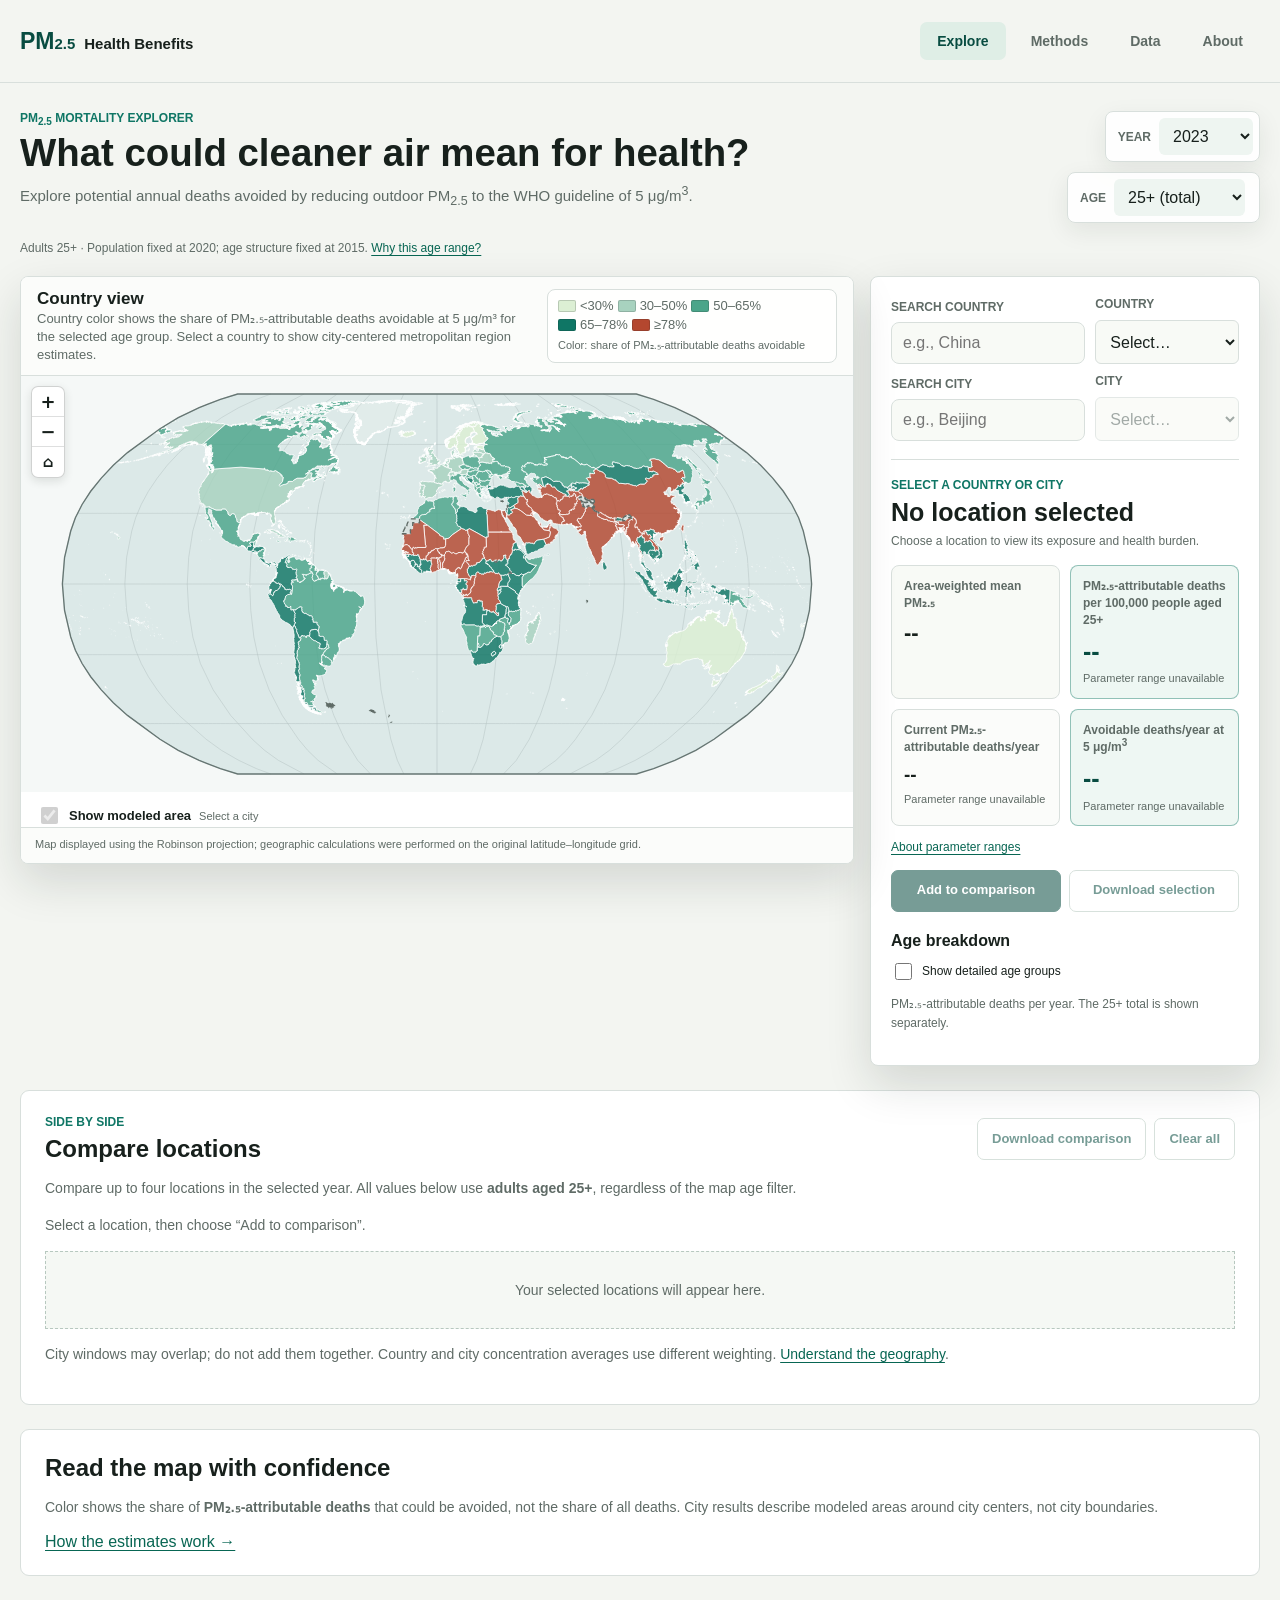
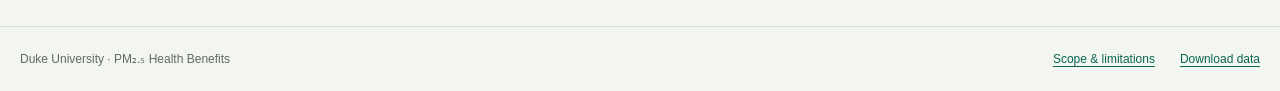
==== index.html @ fd4dfd5a "v1.0.0 对修改建议做出初步修改" ====
<!doctype html>
<html lang="en">
  <head>
    <meta charset="utf-8" />
    <meta name="viewport" content="width=device-width, initial-scale=1" />
    <title>PM₂.₅ Mortality and Avoidable Burden at the WHO Guideline</title>
    <link rel="icon" href="data:," />
    <link rel="stylesheet" href="./styles.css" /><link rel="stylesheet" href="./site.css" /><script src="./site.js" defer></script>
  </head>
  <body><a class="skip-link" href="#main">Skip to content</a><header class="site-header"><a class="brand" href="./index.html">PM<sub>2.5</sub><span>Health Benefits</span></a><button class="nav-toggle" type="button" aria-controls="siteNav" aria-expanded="false">Menu</button><nav id="siteNav" aria-label="Main navigation"><a href="./index.html" aria-current="page">Explore</a><a href="./methods.html" >Methods</a><a href="./data.html" >Data</a><a href="./about.html" >About</a></nav></header>
    <main class="app" id="main">
      <header class="topbar">
        <div>
          <p class="eyebrow">PM<sub>2.5</sub> mortality explorer</p>
          <h1>What could cleaner air mean for health?</h1>
          <p class="title-subtitle">Explore potential annual deaths avoided by reducing outdoor PM<sub>2.5</sub> to the WHO guideline of 5 μg/m<sup>3</sup>.</p>
        </div>
        <div class="top-actions">
          <label class="select-control">
            <span>Year</span>
            <select id="yearSelect"></select>
          </label>
          <label class="select-control" id="ageControl">
            <span>Age</span>
            <select id="ageSelect"></select>
            <small id="ageContext" class="control-note"></small>
          </label>
        </div>
      </header>

      <p class="scope-note">Adults 25+ · Population fixed at 2020; age structure fixed at 2015. <a href="./methods.html#ages">Why this age range?</a></p><section class="workspace">
        <div class="map-shell">
          <div class="map-toolbar">
            <div>
              <strong id="modeTitle">Country view</strong>
              <span id="modeSubtitle">Country color shows the selected age group's avoidable share at the WHO 5 μg/m³ guideline. Select a country to show city-centered metropolitan region estimates.</span>
            </div>
            <div class="legend" aria-label="Map legend">
              <div class="legend-row legend-color-row">
                <span class="legend-key"><span class="legend-swatch swatch-1"></span><span>&lt;30%</span></span>
                <span class="legend-key"><span class="legend-swatch swatch-2"></span><span>30–50%</span></span>
                <span class="legend-key"><span class="legend-swatch swatch-3"></span><span>50–65%</span></span>
                <span class="legend-key"><span class="legend-swatch swatch-4"></span><span>65–78%</span></span>
                <span class="legend-key"><span class="legend-swatch swatch-5"></span><span>≥78%</span></span>
              </div>
              <span class="legend-caption">Color: share of PM₂.₅-attributable deaths avoidable</span>
              <div class="legend-row legend-size-row" id="sizeLegend"></div>
              <span id="sizeLegendCaption" class="legend-caption">Circle size: avoidable deaths/year (scaled symbols)</span>
            </div>
          </div>
          <div id="map" aria-label="World PM₂.₅ mortality map" aria-busy="true">
            <div class="map-zoom-controls" aria-label="Map zoom controls">
              <button id="mapZoomIn" type="button" aria-label="Zoom in">+</button>
              <button id="mapZoomOut" type="button" aria-label="Zoom out">−</button>
              <button id="mapReset" type="button" aria-label="Reset world view">⌂</button>
            </div>
            <div id="mapStatus" class="map-status" role="status" aria-live="polite">
              <span class="map-status-spinner" aria-hidden="true"></span>
              <strong id="mapStatusTitle">Loading map and health data…</strong>
              <span id="mapStatusMessage">Large boundary and mortality files may take a moment to load.</span>
              <button id="mapRetry" type="button" hidden>Retry</button>
            </div>
            <div id="mapTooltip" class="map-tooltip" role="tooltip" hidden></div>
          </div>
          <label class="window-toggle"><input type="checkbox" id="showModeledArea" checked disabled> Show modeled area <span id="windowToggleNote">Select a city</span></label><p class="map-projection-note">
            Map displayed using the Robinson projection; geographic calculations were performed on the original latitude–longitude grid.
          </p>
        </div>

        <aside class="panel" aria-live="polite">
          <div class="picker-panel">
            <div class="picker-search-field">
              <label for="countrySearch"><span>Search country</span></label>
              <div class="search-input-wrap">
                <input id="countrySearch" list="countrySearchOptions" placeholder="e.g., China" />
                <button id="clearCountry" class="search-clear" type="button" aria-label="Clear selected country" title="Clear selected country" hidden>×</button>
              </div>
              <datalist id="countrySearchOptions"></datalist>
            </div>
            <label>
              <span>Country</span>
              <select id="countryPicker"></select>
            </label>
            <div class="picker-search-field">
              <label for="citySearch"><span>Search city</span></label>
              <div class="search-input-wrap">
                <input id="citySearch" list="citySearchOptions" placeholder="e.g., Beijing" />
                <button id="clearCity" class="search-clear" type="button" aria-label="Clear selected city" title="Clear selected city" hidden>×</button>
              </div>
              <datalist id="citySearchOptions"></datalist>
            </div>
            <label>
              <span>City</span>
              <select id="cityPicker" disabled></select>
            </label>
          </div>

          <p class="panel-label" id="selectionType">Select a country or city</p>
          <h2 id="selectionName">No location selected</h2>
          <p class="selection-context" id="selectionContext"></p>

          <div class="avoidable-insight is-hidden" id="avoidableInsight">
            <div class="avoidable-insight-copy">
              <strong id="avoidableInsightValue">--</strong>
              <span>of PM₂.₅-attributable deaths could be avoided at the WHO guideline of 5 μg/m<sup>3</sup></span>
            </div>
            <div class="avoidable-progress" aria-hidden="true">
              <span id="avoidableProgressBar"></span>
            </div>
          </div>

          <div class="metric-grid">
            <div class="metric">
              <span id="pm25Label">Mean PM<sub>2.5</sub> concentration</span>
              <strong id="pm25">--</strong>
            </div>
            <div class="metric metric-primary">
              <span id="rateLabel">PM₂.₅-attributable deaths per 100,000 adults 25+</span>
              <strong id="currentRate">--</strong>
              <small id="currentRateInterval" class="uncertainty">--</small>
            </div>
            <div class="metric metric-secondary">
              <span>Current PM₂.₅-attributable deaths/year</span>
              <strong id="currentDeaths">--</strong>
              <small id="currentDeathsInterval" class="uncertainty">--</small>
            </div>
            <div class="metric metric-primary">
              <span>Avoidable deaths/year at 5 μg/m<sup>3</sup></span>
              <strong id="avoidableDeaths">--</strong>
              <small id="avoidableDeathsInterval" class="uncertainty">--</small>
            </div>
          </div>

          <p id="intervalContext" class="small-note"><a href="./methods.html#uncertainty">About parameter ranges</a></p><div class="button-row selection-actions"><button id="addComparison" class="button primary" disabled>Add to comparison</button><button id="downloadSelection" class="button" disabled>Download selection</button></div><p id="selectionNotice" class="small-note" role="status"></p><div class="age-table-wrap" id="ageTableWrap">
            <h3>Age breakdown</h3><label class="detail-toggle"><input id="detailedAges" type="checkbox"> Show detailed age groups</label><p class="small-note">PM₂.₅-attributable deaths per year. The 25+ total is shown separately.</p>
            <div id="ageBreakdown" class="age-table"></div>
          </div>
        </aside>
      </section>

      <section class="comparison-section" id="comparison"><div class="section-heading"><div><p class="eyebrow">Side by side</p><h2>Compare locations</h2></div><div class="button-row"><button id="downloadComparison" class="button" disabled>Download comparison</button><button id="clearComparison" class="button" disabled>Clear all</button></div></div><p>Compare up to four locations in the selected year. All values below use <strong>adults aged 25+</strong>, regardless of the map age filter.</p><p id="comparisonStatus" role="status" aria-live="polite">Select a location, then choose “Add to comparison”.</p><div id="comparisonTable" class="table-scroll"></div><p class="small-note">City windows may overlap; do not add them together. Country and city concentration averages use different weighting. <a href="./methods.html#city-windows">Understand the geography</a>.</p></section><section class="explore-note"><h2>Read the map with confidence</h2><p>Color shows the share of <strong>PM₂.₅-attributable deaths</strong> that could be avoided, not the share of all deaths. City results describe modeled areas around city centers, not city boundaries.</p><a href="./methods.html">How the estimates work →</a></section>
    </main><footer class="site-footer"><span>Duke University · PM₂.₅ Health Benefits</span><a href="./methods.html#limitations">Scope &amp; limitations</a><a href="./data.html">Download data</a></footer>

    <script>
      (() => {
        const map = document.querySelector("#map");
        const status = document.querySelector("#mapStatus");
        const title = document.querySelector("#mapStatusTitle");
        const message = document.querySelector("#mapStatusMessage");
        const retry = document.querySelector("#mapRetry");

        window.PM25_UI = {
          showReady() {
            map.setAttribute("aria-busy", "false");
            status.hidden = true;
          },
          showError(detail) {
            map.setAttribute("aria-busy", "false");
            status.hidden = false;
            status.classList.add("is-error");
            status.setAttribute("role", "alert");
            title.textContent = "Unable to load the map data";
            message.textContent = detail || "Check your connection and try again.";
            retry.hidden = false;
          },
        };

        retry.addEventListener("click", () => window.location.reload());
        window.addEventListener(
          "error",
          (event) => {
            if (event.target instanceof HTMLScriptElement && event.target.dataset.required === "true") {
              window.PM25_UI.showError("A required data or map library file could not be loaded. Check your connection and retry.");
            }
          },
          true
        );

        const mobileQuery = window.matchMedia("(max-width: 700px)");
        const syncMobileDetails = (event) => {
          document.querySelectorAll(".mobile-details").forEach((details) => {
            details.open = !event.matches;
          });
        };
        syncMobileDetails(mobileQuery);
        if (mobileQuery.addEventListener) mobileQuery.addEventListener("change", syncMobileDetails);
        else mobileQuery.addListener(syncMobileDetails);
      })();
    </script>
    <script src="./vendor/d3.v7.min.js" data-required="true"></script>
    <script src="./vendor/d3-geo-projection.v4.min.js" data-required="true"></script>
    <script src="./assets/data.js" data-required="true"></script>
    <script src="./geo/wb_admin0_simplified.js"></script>
    <script src="./geo/wb_ndlsa_simplified.js"></script>
    <script src="./features.js" data-required="true"></script><script src="./app.js" data-required="true"></script>
  </body>
</html>
---- styles.css ----
:root {
  color-scheme: light;
  --ink: #17201c;
  --muted: #5f6b66;
  --line: #d8dfdc;
  --panel: #ffffff;
  --accent: #0f7665;
  --accent-dark: #084c41;
  --warn: #b4472f;
  --bg: #f3f5f1;
  --shadow: 0 18px 46px rgba(23, 32, 28, 0.14);
}

* {
  box-sizing: border-box;
}

body {
  margin: 0;
  min-height: 100vh;
  font-family: Inter, "Segoe UI", Arial, sans-serif;
  color: var(--ink);
  background: var(--bg);
}

button,
select,
input {
  font: inherit;
}

.app {
  padding: 20px;
}

.topbar {
  display: flex;
  align-items: end;
  justify-content: space-between;
  gap: 18px;
  max-width: 1500px;
  margin: 0 auto 16px;
}

.eyebrow,
.section-label,
.panel-label {
  margin: 0 0 6px;
  color: var(--accent);
  font-size: 12px;
  font-weight: 800;
  letter-spacing: 0;
  text-transform: uppercase;
}

h1 {
  margin: 0;
  font-size: clamp(28px, 4vw, 46px);
  line-height: 1.05;
  letter-spacing: 0;
}

.title-subtitle {
  max-width: 900px;
  margin: 10px 0 0;
  color: var(--muted);
  font-size: 15px;
  line-height: 1.45;
}

.top-actions {
  display: flex;
  flex-wrap: wrap;
  justify-content: flex-end;
  gap: 10px;
}

.select-control,
.controls {
  display: flex;
  align-items: center;
  gap: 8px;
  border: 1px solid var(--line);
  border-radius: 8px;
  padding: 6px;
  background: rgba(255, 255, 255, 0.9);
  box-shadow: 0 8px 24px rgba(23, 32, 28, 0.08);
}

.select-control span {
  padding-left: 6px;
  color: var(--muted);
  font-size: 12px;
  font-weight: 800;
  text-transform: uppercase;
}

.select-control .control-note {
  max-width: 150px;
  color: var(--accent-dark);
  font-size: 11px;
  font-weight: 700;
  line-height: 1.2;
}

select:disabled {
  color: #7a8580;
  cursor: not-allowed;
  opacity: 0.7;
}

select {
  border: 0;
  border-radius: 6px;
  padding: 9px 28px 9px 10px;
  color: var(--ink);
  background: #eef5f1;
}

input {
  border: 1px solid var(--line);
  border-radius: 8px;
  padding: 10px 11px;
  color: var(--ink);
  background: #f8faf6;
}

.mode-button {
  min-width: 96px;
  border: 0;
  border-radius: 6px;
  padding: 10px 14px;
  color: var(--muted);
  background: transparent;
  cursor: pointer;
}

.mode-button.active {
  color: #fff;
  background: var(--accent-dark);
}

.workspace {
  display: grid;
  grid-template-columns: minmax(0, 1fr) 370px;
  gap: 16px;
  max-width: 1500px;
  margin: 0 auto;
}

.map-shell,
.panel,
.info-panel {
  border: 1px solid var(--line);
  border-radius: 8px;
  background: var(--panel);
  box-shadow: var(--shadow);
}

.map-shell {
  position: relative;
  align-self: start;
  overflow: hidden;
}

#map {
  position: relative;
  width: 100%;
  aspect-ratio: 2 / 1;
  overflow: hidden;
  background: #f5f8f7;
  touch-action: none;
}

#map svg {
  display: block;
  width: 100%;
  height: 100%;
}

.world-sphere {
  fill: #dce9e8;
}

.map-graticule {
  fill: none;
  stroke: #aebbbb;
  stroke-width: 0.7;
  stroke-opacity: 0.62;
  vector-effect: non-scaling-stroke;
  pointer-events: none;
}

.world-outline {
  fill: none;
  stroke: #667673;
  stroke-width: 1.35;
  vector-effect: non-scaling-stroke;
  pointer-events: none;
}

.country-shape,
.ndlsa-shape,
.city-marker {
  cursor: pointer;
}

.country-shape,
.ndlsa-shape {
  vector-effect: non-scaling-stroke;
}

.country-shape:focus,
.ndlsa-shape:focus,
.city-marker:focus {
  outline: none;
}

.country-shape:focus-visible {
  filter: none;
  stroke: #17201c !important;
  stroke-width: 3px !important;
}

.ndlsa-shape:focus-visible,
.city-marker:focus-visible {
  filter: drop-shadow(0 0 3px #17201c);
}

.map-projection-note {
  margin: 0;
  border-top: 1px solid var(--line);
  padding: 9px 14px 10px;
  color: var(--muted);
  background: #fbfcfa;
  font-size: 11px;
  line-height: 1.4;
}

.map-toolbar {
  position: relative;
  z-index: 2;
  display: flex;
  align-items: flex-start;
  justify-content: space-between;
  gap: 16px;
  border-bottom: 1px solid var(--line);
  padding: 12px 16px;
  background: #fbfcfa;
}

.map-toolbar strong {
  display: block;
  font-size: 17px;
}

.map-toolbar span {
  color: var(--muted);
  font-size: 13px;
}

.legend {
  display: flex;
  flex-direction: column;
  align-items: flex-start;
  gap: 6px;
  border: 1px solid var(--line);
  border-radius: 8px;
  padding: 8px 10px;
  background: rgba(255, 255, 255, 0.9);
}

.legend-row {
  display: flex;
  align-items: center;
  gap: 6px;
}

.legend-color-row {
  gap: 4px;
}

.legend-swatch {
  width: 18px;
  height: 12px;
  border: 1px solid rgba(23, 32, 28, 0.18);
  border-radius: 2px;
}

.swatch-1 { background: #dcefd4; }
.swatch-2 { background: #a8d2bf; }
.swatch-3 { background: #4ba58a; }
.swatch-4 { background: #0f7665; }
.swatch-5 { background: #b4472f; }

.legend .legend-caption {
  color: var(--muted);
  font-size: 11px;
}

.legend-size-row {
  min-height: 38px;
  align-items: flex-end;
}

.size-legend-item {
  display: inline-flex;
  align-items: flex-end;
  gap: 4px;
}

.legend-circle {
  display: inline-block;
  flex: 0 0 auto;
  border: 1px solid #ffffff;
  border-radius: 50%;
  background: var(--accent);
  box-shadow: 0 0 0 1px rgba(23, 32, 28, 0.28);
}

.panel {
  height: auto;
  min-height: 700px;
  overflow: visible;
  padding: 22px;
}

.picker-panel {
  display: grid;
  grid-template-columns: minmax(0, 1.15fr) minmax(120px, 0.85fr);
  gap: 10px;
  margin-bottom: 18px;
  padding-bottom: 18px;
  border-bottom: 1px solid var(--line);
}

.picker-panel label,
.picker-search-field {
  display: grid;
  gap: 7px;
}

.picker-search-field > label {
  display: block;
}

.picker-panel span {
  color: var(--muted);
  font-size: 12px;
  font-weight: 800;
  text-transform: uppercase;
}

.picker-panel select,
.picker-panel input {
  width: 100%;
  border: 1px solid var(--line);
  min-height: 42px;
  background: #f8faf6;
}

.search-input-wrap {
  position: relative;
}

.search-input-wrap input {
  padding-right: 11px;
}

.search-input-wrap:has(.search-clear:not([hidden])) input {
  padding-right: 42px;
}

.search-clear {
  position: absolute;
  top: 50%;
  right: 4px;
  display: grid;
  width: 34px;
  height: 34px;
  transform: translateY(-50%);
  place-items: center;
  border: 0;
  border-radius: 6px;
  padding: 0;
  color: var(--muted);
  background: transparent;
  font: 600 21px/1 system-ui, sans-serif;
  cursor: pointer;
}

.search-clear[hidden] {
  display: none;
}

.search-clear:hover,
.search-clear:focus-visible {
  color: #fff;
  background: var(--accent-dark);
  outline: none;
}

.panel h2 {
  margin: 0 0 6px;
  font-size: 25px;
  line-height: 1.15;
}

.selection-context {
  display: flex;
  flex-wrap: wrap;
  align-items: center;
  gap: 6px 10px;
  margin: 0 0 15px;
  color: var(--muted);
  line-height: 1.45;
}

.selection-context-item {
  font-size: 12px;
}

.selection-context-highlight {
  display: inline-flex;
  align-items: center;
  min-height: 29px;
  border: 1px solid rgba(15, 118, 101, 0.3);
  border-radius: 6px;
  padding: 4px 8px;
  color: var(--accent-dark);
  background: #eef7f3;
  font-size: 14px;
  line-height: 1.15;
}

.selection-context-prominent {
  min-height: 33px;
  padding: 5px 10px;
  border-color: rgba(15, 118, 101, 0.42);
  background: #e5f4ee;
  font-size: 16px;
}

.avoidable-insight {
  margin-bottom: 14px;
  border: 1px solid rgba(15, 118, 101, 0.36);
  border-radius: 8px;
  padding: 12px;
  background: #eef7f3;
}

.avoidable-insight-copy {
  display: grid;
  grid-template-columns: auto 1fr;
  align-items: center;
  gap: 10px;
}

.avoidable-insight-copy strong {
  color: var(--accent-dark);
  font-size: 27px;
  line-height: 1;
}

.avoidable-insight-copy span {
  color: var(--muted);
  font-size: 11px;
  font-weight: 700;
  line-height: 1.35;
}

.avoidable-progress {
  height: 6px;
  margin-top: 10px;
  overflow: hidden;
  border-radius: 999px;
  background: rgba(15, 118, 101, 0.14);
}

.avoidable-progress span {
  display: block;
  width: 0;
  height: 100%;
  border-radius: inherit;
  background: var(--accent);
  transition: width 180ms ease;
}

.metric-grid {
  display: grid;
  grid-template-columns: 1fr 1fr;
  gap: 10px;
}

.metric {
  min-height: 112px;
  border: 1px solid var(--line);
  border-radius: 8px;
  padding: 12px;
  background: #f8faf6;
}

.is-hidden {
  display: none !important;
}

.metric span {
  display: block;
  min-height: 31px;
  color: var(--muted);
  font-size: 12px;
  font-weight: 700;
}

.metric strong {
  display: block;
  margin-top: 8px;
  font-size: 22px;
  line-height: 1;
}

.metric-primary {
  border-color: rgba(15, 118, 101, 0.42);
  background: #eef7f3;
}

.metric-primary strong {
  color: var(--accent-dark);
  font-size: 25px;
}

.metric-secondary {
  background: #fbfcfa;
}

.metric-secondary strong {
  font-size: 19px;
}

.uncertainty {
  display: block;
  margin-top: 7px;
  color: var(--muted);
  font-size: 11px;
  line-height: 1.25;
}

.age-table-wrap {
  margin-top: 20px;
}

.age-table-wrap h3 {
  margin: 0 0 10px;
  font-size: 16px;
}

.age-row {
  display: grid;
  grid-template-columns: 58px 1fr 1fr 58px;
  gap: 8px;
  padding: 8px 0;
  border-bottom: 1px solid var(--line);
  color: var(--muted);
  font-size: 12px;
}

.age-row strong {
  color: var(--ink);
}

.age-row.age-header {
  padding-top: 0;
  color: var(--ink);
  font-size: 10px;
  font-weight: 800;
  text-transform: uppercase;
}

.info-grid {
  display: grid;
  grid-template-columns: repeat(2, minmax(0, 1fr));
  gap: 16px;
  max-width: 1500px;
  margin: 16px auto 0;
}

.info-panel {
  padding: 20px;
}

.info-panel h2 {
  margin: 0 0 10px;
}

.info-panel p {
  margin: 0;
  color: var(--muted);
  line-height: 1.55;
}

.mobile-details summary {
  display: none;
}

.resources-panel {
  border: 1px solid var(--line);
  border-radius: 8px;
  padding: 20px;
  background: var(--panel);
  box-shadow: var(--shadow);
}

.resources-panel h2 {
  margin: 0 0 10px;
}

.resources-panel p {
  margin: 0;
  color: var(--muted);
  line-height: 1.55;
}

.resources-grid {
  display: grid;
  grid-template-columns: minmax(0, 2fr) minmax(260px, 0.7fr);
  gap: 16px;
  max-width: 1500px;
  margin: 16px auto 0;
}

.references ol {
  margin: 0;
  padding-left: 22px;
  color: var(--muted);
}

.references li {
  margin: 0 0 9px;
  line-height: 1.45;
}

.references a {
  color: var(--accent-dark);
}

sub,
sup {
  line-height: 0;
}

.map-tooltip {
  position: absolute;
  z-index: 4;
  max-width: min(340px, calc(100% - 24px));
  border: 1px solid rgba(23, 32, 28, 0.16);
  border-radius: 8px;
  padding: 8px 10px;
  color: var(--ink);
  background: rgba(255, 255, 255, 0.97);
  box-shadow: 0 10px 26px rgba(23, 32, 28, 0.14);
  font-size: 12px;
  line-height: 1.4;
  pointer-events: none;
}

.map-tooltip strong {
  display: block;
  margin-bottom: 3px;
}

.map-tooltip span {
  display: block;
  color: var(--muted);
}

.map-status {
  position: absolute;
  z-index: 5;
  top: 50%;
  left: 50%;
  display: grid;
  width: min(390px, calc(100% - 36px));
  transform: translate(-50%, -50%);
  justify-items: center;
  gap: 8px;
  border: 1px solid rgba(23, 32, 28, 0.16);
  border-radius: 10px;
  padding: 18px;
  color: var(--ink);
  background: rgba(255, 255, 255, 0.97);
  box-shadow: 0 12px 32px rgba(23, 32, 28, 0.16);
  text-align: center;
}

.map-status[hidden] {
  display: none;
}

.map-status strong {
  font-size: 16px;
}

.map-status > span:not(.map-status-spinner) {
  color: var(--muted);
  font-size: 12px;
  line-height: 1.4;
}

.map-status-spinner {
  width: 26px;
  height: 26px;
  border: 3px solid rgba(15, 118, 101, 0.2);
  border-top-color: var(--accent);
  border-radius: 50%;
  animation: map-status-spin 750ms linear infinite;
}

.map-status.is-error .map-status-spinner {
  display: none;
}

.map-status.is-error strong {
  color: var(--warn);
}

.map-status button {
  border: 0;
  border-radius: 7px;
  padding: 9px 16px;
  color: #fff;
  background: var(--accent-dark);
  font-weight: 800;
  cursor: pointer;
}

#map[aria-busy="true"] .map-zoom-controls {
  pointer-events: none;
  opacity: 0.42;
}

@keyframes map-status-spin {
  to {
    transform: rotate(360deg);
  }
}

.map-zoom-controls {
  position: absolute;
  z-index: 3;
  top: 10px;
  left: 10px;
  display: grid;
  overflow: hidden;
  border: 1px solid rgba(23, 32, 28, 0.2);
  border-radius: 7px;
  background: rgba(255, 255, 255, 0.94);
  box-shadow: 0 3px 10px rgba(23, 32, 28, 0.12);
}

.map-zoom-controls button {
  width: 32px;
  height: 30px;
  border: 0;
  border-bottom: 1px solid rgba(23, 32, 28, 0.14);
  padding: 0;
  color: var(--ink);
  background: transparent;
  font: 700 18px/1 system-ui, sans-serif;
  cursor: pointer;
}

.map-zoom-controls button:last-child {
  border-bottom: 0;
  font-size: 15px;
}

.map-zoom-controls button:hover,
.map-zoom-controls button:focus-visible {
  color: #fff;
  background: var(--accent-dark);
  outline: none;
}

@media (max-width: 980px) {
  .topbar,
  .workspace,
  .info-grid,
  .resources-grid {
    grid-template-columns: 1fr;
  }

  .topbar {
    display: grid;
  }

  .top-actions {
    justify-content: stretch;
  }

  .select-control,
  .controls {
    flex: 1;
  }

  .workspace,
  .info-grid,
  .resources-grid {
    display: grid;
  }

  .map-shell,
  .panel {
    min-height: 560px;
  }

  .panel {
    height: auto;
    overflow-y: visible;
  }

}

@media (max-width: 700px) {
  .map-toolbar {
    flex-direction: column;
  }

  .map-shell,
  #map {
    min-height: 0;
  }

  .legend {
    max-width: 100%;
  }

  .legend-color-row,
  .legend-size-row {
    flex-wrap: wrap;
  }

  .metric-grid {
    grid-template-columns: 1fr;
  }

  .picker-panel {
    grid-template-columns: 1fr;
  }

  .mobile-details summary {
    display: flex;
    min-height: 44px;
    align-items: center;
    justify-content: space-between;
    gap: 10px;
    border: 1px solid var(--line);
    border-radius: 7px;
    padding: 10px 12px;
    color: var(--accent-dark);
    background: #eef5f1;
    font-size: 13px;
    font-weight: 800;
    cursor: pointer;
    list-style: none;
  }

  .mobile-details summary::-webkit-details-marker {
    display: none;
  }

  .mobile-details summary::after {
    content: "+";
    font-size: 19px;
    line-height: 1;
  }

  .mobile-details[open] summary::after {
    content: "−";
  }

  .mobile-details[open] .mobile-details-content {
    margin-top: 12px;
  }
}

@media (min-width: 981px) {
  .map-shell {
    position: sticky;
    top: 16px;
  }
}

@media (min-width: 981px) and (max-width: 1250px) {
  .info-grid {
    grid-template-columns: 1fr 1fr;
  }
}
---- site.css ----
/* Shared V5 navigation and page layout; keeps the existing map visual language. */
[hidden] { display: none !important; }
.sr-only { position: absolute; width: 1px; height: 1px; padding: 0; margin: -1px; overflow: hidden; clip: rect(0,0,0,0); white-space: nowrap; border: 0; }
html { scroll-behavior: smooth; scroll-padding-top: 24px; }
a { color: #086653; text-underline-offset: 3px; }
a:hover { color: #123f35; }
button, a, input, select { -webkit-tap-highlight-color: transparent; }
:focus-visible { outline: 3px solid #357eaf; outline-offset: 3px; }
button { cursor: pointer; }
button:disabled { cursor: not-allowed; opacity: .55; }
.skip-link { position: absolute; top: -100px; left: 16px; z-index: 100; background: white; padding: 12px; }
.skip-link:focus { top: 8px; }
.site-header { max-width: 1500px; margin: 0 auto; padding: 22px 20px; display: flex; align-items: center; justify-content: space-between; gap: 20px; border-bottom: 1px solid var(--line); }
.brand { display: inline-flex; align-items: baseline; gap: 9px; color: var(--accent-dark); font-size: 23px; font-weight: 800; text-decoration: none; white-space: nowrap; }
.brand sub { font-size: .65em; margin-left: -9px; }
.brand span { color: var(--ink); font-size: 15px; font-weight: 600; }
#siteNav { display: flex; align-items: center; gap: 8px; }
#siteNav a { padding: 11px 17px; border-radius: 7px; text-decoration: none; color: var(--muted); font-size: 14px; font-weight: 700; }
#siteNav a:hover { background: #e7eeea; }
#siteNav a[aria-current="page"] { background: #dfeee6; color: var(--accent-dark); }
.nav-toggle { display: none; border: 1px solid var(--line); border-radius: 6px; padding: 10px 14px; background: white; }
.site-footer { max-width: 1500px; margin: 30px auto 0; padding: 25px 20px; border-top: 1px solid var(--line); display: flex; flex-wrap: wrap; gap: 14px 25px; font-size: 12px; color: var(--muted); }
.site-footer span { margin-right: auto; }
.app { padding-top: 28px; }
.topbar { align-items: start; }
.topbar h1 { max-width: 850px; font-size: clamp(27px, 3vw, 40px); line-height: 1.14; }
.title-subtitle { max-width: 760px; }
.top-actions { flex-shrink: 0; max-width: 310px; }
.select-control { flex-wrap: wrap; }
.scope-note { max-width: 1500px; margin: 0 auto 18px; font-size: 12px; color: var(--muted); line-height: 1.6; }
.workspace { grid-template-columns: minmax(0, 1fr) 390px; }
.map-toolbar { gap: 14px; align-items: start; }
.map-toolbar > div:first-child { flex: 1; min-width: 0; }
.legend { flex-shrink: 0; max-width: 290px; }
.legend-caption { line-height: 1.45; }
.legend-color-row { flex-wrap: wrap; }
.legend-key { display: inline-flex; align-items: center; gap: 4px; white-space: nowrap; }
.window-toggle { display: flex; flex-wrap: wrap; align-items: center; gap: 8px; margin: 12px 16px 0; font-size: 13px; font-weight: 700; }
.window-toggle input, .detail-toggle input { accent-color: var(--accent-dark); width: 17px; height: 17px; }
.window-toggle span { font-size: 11px; color: var(--muted); font-weight: 400; }
.panel { min-height: 0; padding: 20px; }
.metric span { line-height: 1.4; }
.metric strong { line-height: 1.15; }
.small-note { font-size: 12px; line-height: 1.6; color: var(--muted); }
.button-row { display: flex; flex-wrap: wrap; gap: 8px; }
.button { display: inline-flex; align-items: center; justify-content: center; min-height: 42px; padding: 10px 14px; background: white; color: var(--accent-dark); border: 1px solid #b7c8bf; border-radius: 7px; font-size: 13px; font-weight: 700; line-height: 1.4; text-decoration: none; }
.button:hover:not(:disabled) { background: #eaf3ee; }
.button.primary { background: var(--accent-dark); color: white; border-color: var(--accent-dark); }
.button.primary:hover:not(:disabled) { background: #0b6552; }
.selection-actions .button { flex: 1; }
.detail-toggle { display: flex; align-items: center; gap: 7px; font-size: 12px; }
.age-table { overflow-x: auto; }
.data-table { width: 100%; border-collapse: collapse; font-size: 13px; text-align: left; }
.data-table th, .data-table td { padding: 13px 14px; border-bottom: 1px solid var(--line); vertical-align: top; line-height: 1.5; }
.data-table thead th { background: #eaf1eb; color: var(--accent-dark); font-weight: 700; }
.data-table tbody th { font-weight: 600; }
.data-table td { color: #43574c; font-variant-numeric: tabular-nums; }
.data-table tfoot { border-top: 2px solid #8baa99; background: #f1f6f2; }
.age-summary { font-size: 11px; }
.age-summary th, .age-summary td { padding: 9px 5px; }
.age-summary th:first-child { white-space: nowrap; }
.age-summary thead th { font-size: 10px; }
.selected-age { background: #e8f4ed; }
.comparison-section, .explore-note { max-width: 1500px; margin: 24px auto 0; padding: 24px; border: 1px solid var(--line); border-radius: 9px; background: white; }
.section-heading { display: flex; align-items: center; justify-content: space-between; gap: 18px; flex-wrap: wrap; }
.section-heading h2, .explore-note h2 { margin: 0; font-size: 24px; }
.comparison-section > p, .explore-note p { font-size: 14px; line-height: 1.65; color: var(--muted); }
.comparison-empty { background: #f5f8f4; border: 1px dashed #b7c8bf; padding: 30px; text-align: center; color: var(--muted); font-size: 14px; }
.table-scroll { overflow-x: auto; max-width: 100%; }
.comparison-table { min-width: 570px; }
.comparison-table th:not(:first-child), .comparison-table td { min-width: 175px; }
.comparison-table thead th:first-child { width: 245px; }
.comparison-table small { display: block; font-size: 11px; margin-top: 3px; }
.remove-location { display: block; margin-top: 8px; background: none; border: 0; padding: 5px 0; text-decoration: underline; color: #625b50; font-size: 11px; }
.content-page { max-width: 1120px; margin: 0 auto; padding: 48px 24px 20px; }
.content-page h1 { max-width: 900px; line-height: 1.15; font-size: clamp(30px, 4vw, 46px); }
.page-lead { max-width: 800px; font-size: 18px; color: var(--muted); line-height: 1.6; margin: 18px 0 32px; }
.article-card { padding: 28px; background: white; border: 1px solid var(--line); border-radius: 9px; margin-bottom: 20px; }
.article-card h2 { margin: 0 0 16px; font-size: 24px; line-height: 1.25; }
.article-card p, .article-card li, .article-card dd { line-height: 1.8; font-size: 15px; color: #47584f; }
.article-card p:last-child { margin-bottom: 0; }
.article-card li { margin-bottom: 12px; }
.article-card dt { font-size: 16px; font-weight: 750; margin-top: 22px; }
.article-card dd { margin: 8px 0 16px; }
.article-card a { overflow-wrap: anywhere; }
.download-grid { display: grid; grid-template-columns: 1fr 1fr; gap: 20px; }
.download-grid .article-card { display: flex; flex-direction: column; align-items: start; }
.download-grid .button { margin-top: auto; }
.method-layout { display: grid; grid-template-columns: 200px minmax(0, 1fr); gap: 25px; align-items: start; }
.method-toc { position: sticky; top: 24px; display: flex; flex-direction: column; gap: 14px; font-size: 13px; padding: 16px 0; }
.method-toc strong { margin-bottom: 4px; }
.method-toc a { text-decoration: none; }
.method-toc a:hover { text-decoration: underline; }
.references li { font-size: 13px; }
@media (max-width: 1150px) {
  .map-toolbar { flex-direction: column; }
  .legend { max-width: 100%; }
  .workspace { grid-template-columns: minmax(0, 1fr) 365px; }
}
@media (max-width: 980px) {
  .workspace { grid-template-columns: 1fr; }
  .map-shell { min-height: 0; }
  .top-actions { max-width: none; justify-content: start; }
  .panel { min-height: 0; }
  .method-layout { grid-template-columns: 1fr; }
  .method-toc { position: static; flex-direction: row; flex-wrap: wrap; padding-top: 0; }
  .method-toc strong { flex-basis: 100%; }
  .age-summary { font-size: 13px; }
}
@media (max-width: 600px) {
  .site-header { padding: 16px; flex-wrap: wrap; gap: 12px; }
  .brand { font-size: 21px; }
  .brand span { font-size: 13px; }
  .nav-toggle { display: inline-block; }
  #siteNav { display: none; flex-basis: 100%; flex-wrap: wrap; }
  #siteNav.is-open { display: flex; }
  #siteNav a { flex: 1; padding: 10px; text-align: center; }
  .app { padding: 22px 12px; }
  .content-page { padding: 30px 16px 10px; }
  .article-card { padding: 20px; }
  .download-grid { grid-template-columns: 1fr; gap: 0; }
  .comparison-section, .explore-note { padding: 18px; }
  .page-lead { font-size: 16px; }
  .metric-grid { grid-template-columns: 1fr 1fr; }
  .metric { min-width: 0; padding: 10px; }
  .metric-primary strong { font-size: 22px; }
  .metric strong { overflow-wrap: anywhere; }
  .age-summary { font-size: 11px; }
  .site-footer { margin-top: 10px; }
}
@media (prefers-reduced-motion: reduce) { html { scroll-behavior: auto; } * { transition: none !important; } }
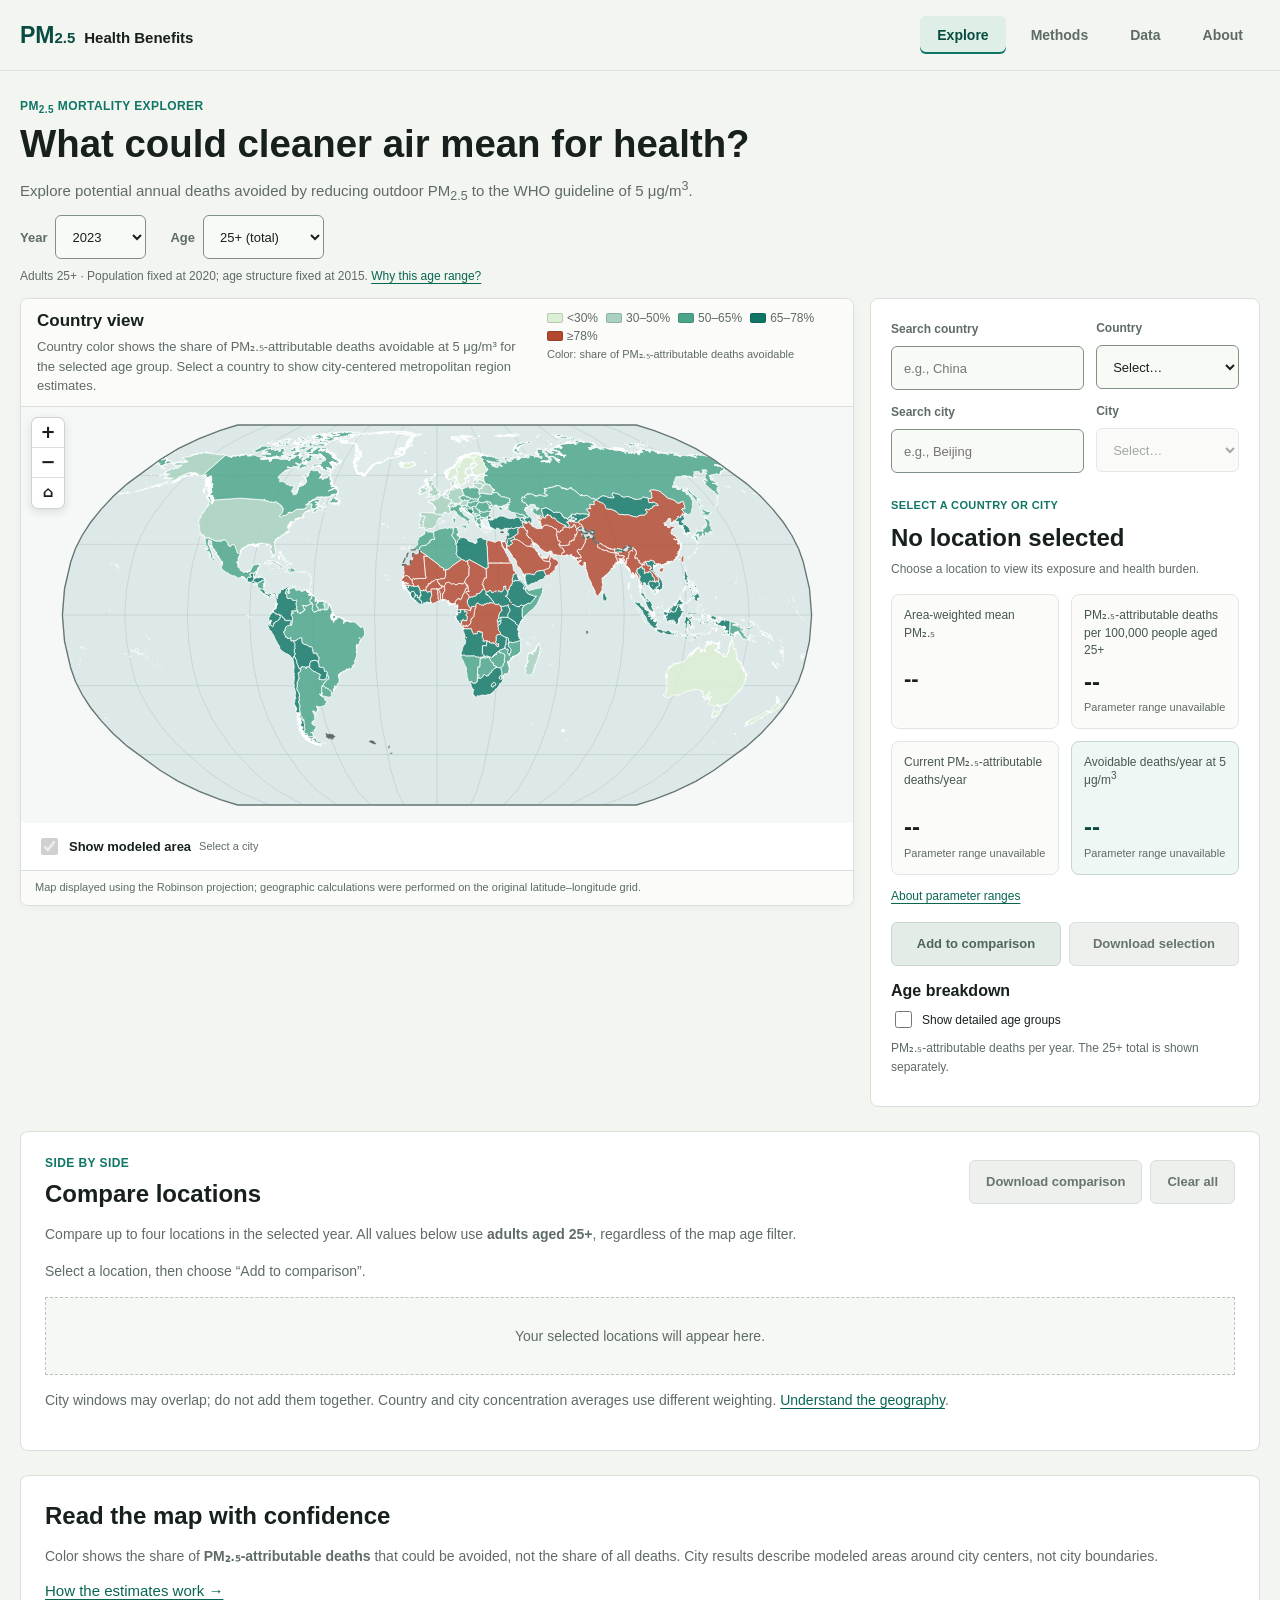
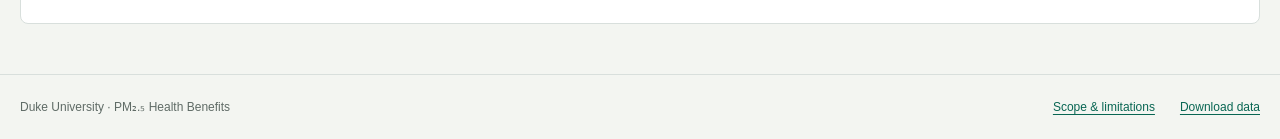
==== commit cc03cb73: "Polish website UI, SEO and error handling" ====
--- a/index.html
+++ b/index.html
@@ -4,9 +4,23 @@
     <meta charset="utf-8" />
     <meta name="viewport" content="width=device-width, initial-scale=1" />
     <title>PM₂.₅ Mortality and Avoidable Burden at the WHO Guideline</title>
-    <link rel="icon" href="data:," />
+    <meta name="description" content="Explore 2020–2023 estimates of adult PM₂.₅-attributable mortality and potential annual deaths avoided at the WHO guideline, by country and city-centered area.">
+<meta property="og:type" content="website">
+<meta property="og:site_name" content="PM₂.₅ Health Benefits">
+<meta property="og:title" content="PM₂.₅ Mortality and Avoidable Burden at the WHO Guideline">
+<meta property="og:description" content="Explore 2020–2023 estimates of adult PM₂.₅-attributable mortality and potential annual deaths avoided at the WHO guideline, by country and city-centered area.">
+<meta property="og:locale" content="en_US">
+<link rel="icon" type="image/svg+xml" href="./assets/favicon.svg">
     <link rel="stylesheet" href="./styles.css" /><link rel="stylesheet" href="./site.css" /><script src="./site.js" defer></script>
-  </head>
+  <link rel="canonical" href="https://yifeiiii0129.github.io/PM2.5/">
+<meta property="og:url" content="https://yifeiiii0129.github.io/PM2.5/">
+<meta property="og:image" content="https://yifeiiii0129.github.io/PM2.5/assets/share-preview.png">
+<meta property="og:image:type" content="image/png">
+<meta property="og:image:width" content="1200">
+<meta property="og:image:height" content="630">
+<meta property="og:image:alt" content="PM₂.₅ Health Benefits: a world map of potential health benefits at the WHO guideline. Estimates for adults aged 25+, 2023.">
+<meta name="twitter:card" content="summary_large_image">
+</head>
   <body><a class="skip-link" href="#main">Skip to content</a><header class="site-header"><a class="brand" href="./index.html">PM<sub>2.5</sub><span>Health Benefits</span></a><button class="nav-toggle" type="button" aria-controls="siteNav" aria-expanded="false">Menu</button><nav id="siteNav" aria-label="Main navigation"><a href="./index.html" aria-current="page">Explore</a><a href="./methods.html" >Methods</a><a href="./data.html" >Data</a><a href="./about.html" >About</a></nav></header>
     <main class="app" id="main">
       <header class="topbar">
@@ -15,14 +29,14 @@
           <h1>What could cleaner air mean for health?</h1>
           <p class="title-subtitle">Explore potential annual deaths avoided by reducing outdoor PM<sub>2.5</sub> to the WHO guideline of 5 μg/m<sup>3</sup>.</p>
         </div>
-        <div class="top-actions">
+        <div class="top-actions" role="group" aria-label="Year and age filters">
           <label class="select-control">
             <span>Year</span>
             <select id="yearSelect"></select>
           </label>
           <label class="select-control" id="ageControl">
             <span>Age</span>
-            <select id="ageSelect"></select>
+            <select id="ageSelect" aria-describedby="ageContext"></select>
             <small id="ageContext" class="control-note"></small>
           </label>
         </div>
@@ -62,7 +76,7 @@
             </div>
             <div id="mapTooltip" class="map-tooltip" role="tooltip" hidden></div>
           </div>
-          <label class="window-toggle"><input type="checkbox" id="showModeledArea" checked disabled> Show modeled area <span id="windowToggleNote">Select a city</span></label><p class="map-projection-note">
+          <p id="mapLayerNotice" class="resource-notice" role="status" hidden>Some supplementary map boundaries could not be loaded. <button id="mapLayerRetry" class="button" type="button">Retry</button></p><label class="window-toggle"><input type="checkbox" id="showModeledArea" checked disabled> Show modeled area <span id="windowToggleNote">Select a city</span></label><p class="map-projection-note">
             Map displayed using the Robinson projection; geographic calculations were performed on the original latitude–longitude grid.
           </p>
         </div>
@@ -72,10 +86,10 @@
             <div class="picker-search-field">
               <label for="countrySearch"><span>Search country</span></label>
               <div class="search-input-wrap">
-                <input id="countrySearch" list="countrySearchOptions" placeholder="e.g., China" />
+                <input id="countrySearch" aria-describedby="countrySearchNotice" list="countrySearchOptions" placeholder="e.g., China" />
                 <button id="clearCountry" class="search-clear" type="button" aria-label="Clear selected country" title="Clear selected country" hidden>×</button>
               </div>
-              <datalist id="countrySearchOptions"></datalist>
+              <datalist id="countrySearchOptions"></datalist><p id="countrySearchNotice" class="search-notice" role="status" hidden></p>
             </div>
             <label>
               <span>Country</span>
@@ -84,14 +98,14 @@
             <div class="picker-search-field">
               <label for="citySearch"><span>Search city</span></label>
               <div class="search-input-wrap">
-                <input id="citySearch" list="citySearchOptions" placeholder="e.g., Beijing" />
+                <input id="citySearch" aria-describedby="citySearchNotice" list="citySearchOptions" placeholder="e.g., Beijing" />
                 <button id="clearCity" class="search-clear" type="button" aria-label="Clear selected city" title="Clear selected city" hidden>×</button>
               </div>
-              <datalist id="citySearchOptions"></datalist>
+              <datalist id="citySearchOptions"></datalist><p id="citySearchNotice" class="search-notice" role="status" hidden></p>
             </div>
             <label>
               <span>City</span>
-              <select id="cityPicker" disabled></select>
+              <select id="cityPicker" aria-describedby="cityAvailability" disabled></select><small id="cityAvailability" class="control-note" hidden></small>
             </label>
           </div>
 
@@ -114,7 +128,7 @@
               <span id="pm25Label">Mean PM<sub>2.5</sub> concentration</span>
               <strong id="pm25">--</strong>
             </div>
-            <div class="metric metric-primary">
+            <div class="metric">
               <span id="rateLabel">PM₂.₅-attributable deaths per 100,000 adults 25+</span>
               <strong id="currentRate">--</strong>
               <small id="currentRateInterval" class="uncertainty">--</small>
@@ -166,6 +180,7 @@
         };
 
         retry.addEventListener("click", () => window.location.reload());
+        document.querySelector("#mapLayerRetry").addEventListener("click", () => window.location.reload());
         window.addEventListener(
           "error",
           (event) => {
--- a/styles.css
+++ b/styles.css
@@ -8,7 +8,20 @@
   --accent-dark: #084c41;
   --warn: #b4472f;
   --bg: #f3f5f1;
-  --shadow: 0 18px 46px rgba(23, 32, 28, 0.14);
+  --shadow: 0 2px 8px rgba(23, 32, 28, 0.035);
+  --space-1: 4px;
+  --space-2: 8px;
+  --space-3: 12px;
+  --space-4: 16px;
+  --space-6: 24px;
+  --space-8: 32px;
+  --radius-control: 6px;
+  --radius-card: 8px;
+  --text-helper: 12px;
+  --text-label: 13px;
+  --text-body: 15px;
+  --text-section: 24px;
+  --control-height: 44px;
 }
 
 * {
--- a/site.css
+++ b/site.css
@@ -92,6 +92,162 @@
 .method-toc a { text-decoration: none; }
 .method-toc a:hover { text-decoration: underline; }
 .references li { font-size: 13px; }
+/* Phase 1: shared visual refinements; existing layout and breakpoints stay in place. */
+body { font-size: var(--text-body); }
+.topbar h1, .content-page h1 { font-size: clamp(28px, 3vw, 40px); line-height: 1.2; font-weight: 700; }
+.eyebrow, .section-label, .panel-label { margin-bottom: var(--space-2); font-weight: 600; letter-spacing: .035em; }
+.title-subtitle { margin-top: var(--space-3); line-height: 1.6; }
+.page-lead { font-size: 16px; margin-top: var(--space-4); margin-bottom: var(--space-8); }
+.section-heading h2, .explore-note h2, .article-card h2, .panel h2 { font-size: var(--text-section); line-height: 1.3; font-weight: 600; }
+.article-card p, .article-card li, .article-card dd { line-height: 1.7; }
+.article-card dt { font-weight: 600; }
+.map-toolbar strong { font-weight: 600; line-height: 1.4; }
+.map-toolbar > div:first-child > span { line-height: 1.5; }
+.site-header { padding-top: var(--space-4); padding-bottom: var(--space-4); }
+.brand { font-weight: 700; }
+#siteNav a { border-radius: var(--radius-control); font-weight: 600; }
+#siteNav a[aria-current="page"] { box-shadow: inset 0 -2px 0 var(--accent); }
+.topbar { gap: var(--space-4); }
+.top-actions { gap: var(--space-2); }
+.select-control, .controls { padding: var(--space-1); box-shadow: none; border-radius: var(--radius-card); background: var(--panel); }
+.select-control span, .picker-panel span { font-size: var(--text-helper); font-weight: 600; }
+.select-control .control-note { color: var(--muted); font-size: var(--text-helper); font-weight: 400; line-height: 1.4; }
+.select-control select, .picker-panel select, .picker-panel input {
+  min-height: var(--control-height);
+  border: 1px solid var(--line);
+  border-radius: var(--radius-control);
+  padding-top: var(--space-2);
+  padding-bottom: var(--space-2);
+  padding-left: var(--space-3);
+  background: #f8faf6;
+  font-size: var(--text-label);
+  line-height: 1.5;
+}
+.select-control select:not(:disabled), .picker-panel select:not(:disabled), .picker-panel input:not(:disabled) { border-color: #819087; }
+.select-control select:hover:not(:disabled), .picker-panel select:hover:not(:disabled), .picker-panel input:hover:not(:disabled) { border-color: #657a6e; }
+.picker-panel label, .picker-search-field { gap: var(--space-2); }
+.search-clear { border-radius: var(--radius-control); }
+.button, .nav-toggle, .mode-button, .map-status button {
+  min-height: var(--control-height);
+  border-radius: var(--radius-control);
+  padding: var(--space-2) var(--space-4);
+  font-size: var(--text-label);
+  font-weight: 600;
+  line-height: 1.5;
+}
+.button:disabled { opacity: 1; color: #68756e; background: #edf0ed; border-color: var(--line); }
+.button.primary:disabled { color: #4f665a; background: #e3ece6; border-color: #c7d6cd; }
+.nav-toggle { color: var(--accent-dark); }
+.nav-toggle:hover { background: #eaf3ee; }
+.map-shell, .panel, .info-panel, .resources-panel, .article-card, .comparison-section, .explore-note { border-radius: var(--radius-card); }
+.article-card { padding: var(--space-6); margin-bottom: var(--space-6); }
+.comparison-section, .explore-note { padding: var(--space-6); }
+.legend, .metric, .avoidable-insight, .map-status { border-radius: var(--radius-card); }
+.metric { border-color: #e1e6e2; }
+.metric-primary { border-color: #c0d9cc; }
+.metric span { font-weight: 500; }
+.metric strong { font-weight: 600; font-variant-numeric: tabular-nums; }
+.uncertainty { margin-top: var(--space-2); font-size: var(--text-helper); line-height: 1.45; }
+.small-note { font-size: var(--text-helper); }
+.map-status { box-shadow: 0 4px 16px rgba(23, 32, 28, .08); }
+/* Phase 2: Explore controls and result hierarchy. Map geometry is unchanged. */
+.app .topbar { flex-direction: column; align-items: stretch; gap: var(--space-3); margin-bottom: var(--space-2); }
+.app .top-actions {
+  align-self: start;
+  align-items: flex-start;
+  justify-content: flex-start;
+  max-width: 100%;
+  gap: var(--space-3) var(--space-6);
+  padding: 0;
+  border: 0;
+  background: transparent;
+}
+.app .select-control { flex: 0 1 auto; min-width: 0; padding: 0; border: 0; background: transparent; gap: var(--space-2); }
+.app .select-control > span { padding-left: 0; text-transform: none; font-size: var(--text-label); }
+.app .select-control select { min-width: 88px; }
+.app .select-control .control-note { max-width: none; }
+.app .control-note:empty { display: none; }
+.app .scope-note { margin-bottom: var(--space-3); }
+.app .map-toolbar { padding: 10px var(--space-4); gap: var(--space-3) var(--space-4); }
+.app .map-toolbar strong { margin-bottom: var(--space-1); }
+.app .map-toolbar > div:first-child > span { display: block; }
+.app .legend { border: 0; padding: 2px 0 0; background: transparent; gap: var(--space-1); }
+.app .legend-color-row { gap: var(--space-1) var(--space-2); }
+.app .legend-key > span:last-child, .app .size-legend-item > span:last-child { font-size: var(--text-helper); }
+.app .legend-swatch { flex-shrink: 0; width: 16px; height: 10px; }
+.app .legend-size-row { min-height: 0; gap: var(--space-3); margin-top: var(--space-1); }
+.app .size-legend-item { align-items: center; }
+.app .window-toggle { margin-bottom: var(--space-3); font-weight: 600; }
+.app .panel { min-width: 0; box-shadow: none; }
+.app .picker-panel { gap: var(--space-3); margin-bottom: var(--space-6); padding-bottom: 0; border-bottom: 0; align-items: start; }
+.app .picker-panel > *, .app .search-input-wrap { min-width: 0; }
+.app .picker-panel label, .app .picker-search-field { align-content: start; }
+.app .picker-panel span { text-transform: none; line-height: 1.5; }
+.app .picker-panel select, .app .picker-panel input { height: var(--control-height); min-width: 0; }
+.app .search-clear { color: var(--accent-dark); }
+.app .search-clear:hover, .app .search-clear:focus-visible { color: white; }
+.app .panel-label { margin-bottom: var(--space-2); font-size: 11px; line-height: 1.5; }
+.app .panel h2 { margin-bottom: var(--space-2); font-weight: 650; overflow-wrap: anywhere; }
+.app .selection-context { gap: var(--space-1) var(--space-3); margin-bottom: var(--space-4); }
+.app .selection-context-highlight, .app .selection-context-prominent {
+  min-height: 0;
+  padding: 0;
+  border: 0;
+  background: transparent;
+  color: var(--muted);
+  font-weight: 500;
+  font-size: var(--text-helper);
+  line-height: 1.5;
+}
+.app .avoidable-insight { margin-bottom: var(--space-4); padding: var(--space-4); border-color: #c0d9cc; }
+.app .avoidable-insight-copy { gap: var(--space-3); grid-template-columns: auto minmax(0, 1fr); }
+.app .avoidable-insight-copy strong { font-size: 34px; font-weight: 650; line-height: 1.1; font-variant-numeric: tabular-nums; }
+.app .avoidable-insight-copy span { font-size: var(--text-helper); font-weight: 400; line-height: 1.5; }
+.app .avoidable-progress { margin-top: var(--space-3); }
+.app .metric-grid { gap: var(--space-3); }
+.app .metric { min-width: 0; padding: var(--space-3); background: #fbfcfa; }
+.app .metric-primary { background: #eef7f3; }
+.app .metric > span { min-height: 51px; font-size: var(--text-helper); line-height: 1.45; color: #47584f; }
+.app .metric strong { margin-top: var(--space-2); font-size: 24px; font-weight: 650; line-height: 1.2; overflow-wrap: anywhere; }
+.app .metric #pm25 { font-size: 22px; white-space: nowrap; }
+.app .metric .uncertainty { margin-top: var(--space-1); font-size: 11px; font-weight: 400; color: var(--muted); line-height: 1.45; }
+.app #intervalContext { margin: var(--space-3) 0 var(--space-4); }
+.app .selection-actions { align-items: stretch; gap: var(--space-2); }
+.app .selection-actions .button { padding-left: var(--space-3); padding-right: var(--space-3); }
+.app #selectionNotice { margin: var(--space-3) 0 0; }
+.app #selectionNotice:empty { margin: 0; }
+/* Phase 3: compact tables retain natural height and readable numeric columns. */
+.app .age-table-wrap { margin-top: var(--space-4); }
+.app .age-table-wrap h3 { margin-bottom: var(--space-2); }
+.app .age-table-wrap > .small-note { margin: var(--space-2) 0; }
+.app .age-summary caption { text-align: left; padding: 0 0 var(--space-2); color: var(--accent-dark); font-size: 11px; font-weight: 600; line-height: 1.5; }
+.app .age-detailed caption { color: var(--muted); font-weight: 400; }
+.app .age-summary th, .app .age-summary td { padding-top: var(--space-2); padding-bottom: var(--space-2); }
+.app .age-summary td { text-align: right; }
+.app .age-summary thead th:not(:first-child) { text-align: right; }
+.app .age-summary tfoot th, .app .age-summary tfoot td { font-weight: 700; color: var(--accent-dark); }
+.app .comparison-table th, .app .comparison-table td { padding: var(--space-2) var(--space-3); line-height: 1.45; }
+.app .comparison-table th:first-child { min-width: 200px; }
+.app .comparison-numeric td { text-align: right; font-variant-numeric: tabular-nums; }
+.app .comparison-table thead th:not(:first-child), .app .comparison-description td { text-align: right; }
+.app .comparison-numeric td strong { font-weight: 650; color: var(--accent-dark); }
+.app .comparison-description td, .app .comparison-table small { color: var(--muted); font-size: 12px; }
+.app .comparison-table tbody th { font-weight: 500; }
+.app .comparison-table .remove-location { margin-top: var(--space-1); margin-left: auto; }
+@media (max-width: 600px) {
+  .app .topbar { gap: var(--space-4); margin-bottom: var(--space-3); }
+  .app .scope-note { margin-bottom: var(--space-4); }
+  .app .comparison-table { width: max-content; min-width: 100%; }
+  .app .comparison-table th:first-child { width: 160px; min-width: 160px; max-width: 160px; }
+  .app .comparison-table th:not(:first-child), .app .comparison-table td { min-width: 140px; max-width: 180px; }
+  .app .top-actions { gap: var(--space-3); width: 100%; }
+  .app .select-control { align-items: center; }
+  .app #ageControl { flex: 1; }
+  .app .select-control .control-note { flex-basis: 100%; }
+  .app .metric { padding: 10px; }
+  .app .metric strong { font-size: 22px; }
+  .app .metric #pm25 { font-size: 20px; }
+}
 @media (max-width: 1150px) {
   .map-toolbar { flex-direction: column; }
   .legend { max-width: 100%; }
@@ -126,6 +282,12 @@
   .metric-primary strong { font-size: 22px; }
   .metric strong { overflow-wrap: anywhere; }
   .age-summary { font-size: 11px; }
-  .site-footer { margin-top: 10px; }
+  .site-footer { margin-top: 10px; padding-left: 16px; padding-right: 16px; }
 }
 @media (prefers-reduced-motion: reduce) { html { scroll-behavior: auto; } * { transition: none !important; } }
+
+/* Resource and search feedback appears only when needed. */
+.search-notice { margin: 6px 0 0; color: var(--muted, #52635b); font-size: 12px; line-height: 1.5; overflow-wrap: anywhere; }
+.resource-notice { margin: 12px 16px; font-size: 13px; line-height: 1.5; }
+.resource-notice .button { margin-left: 8px; padding: 5px 10px; }
+.search-notice[hidden], .resource-notice[hidden], #cityAvailability[hidden] { display: none; }
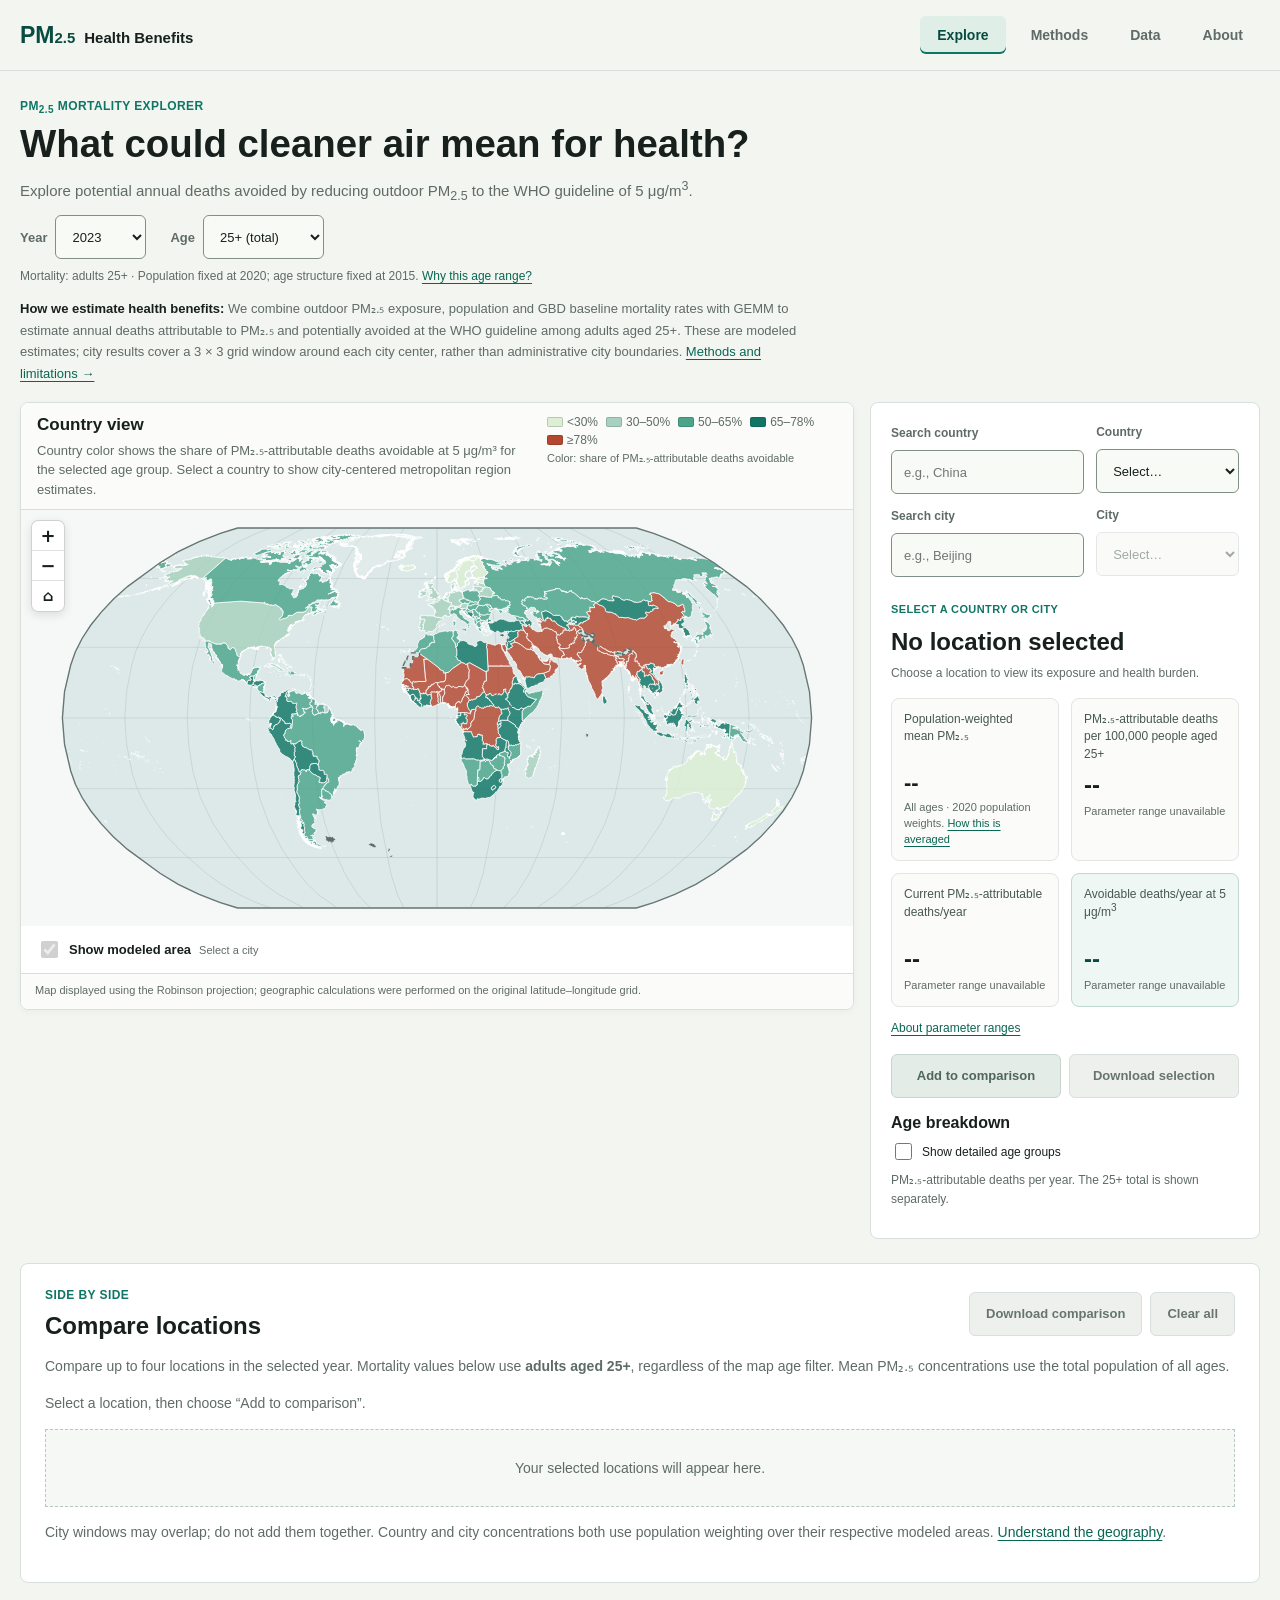
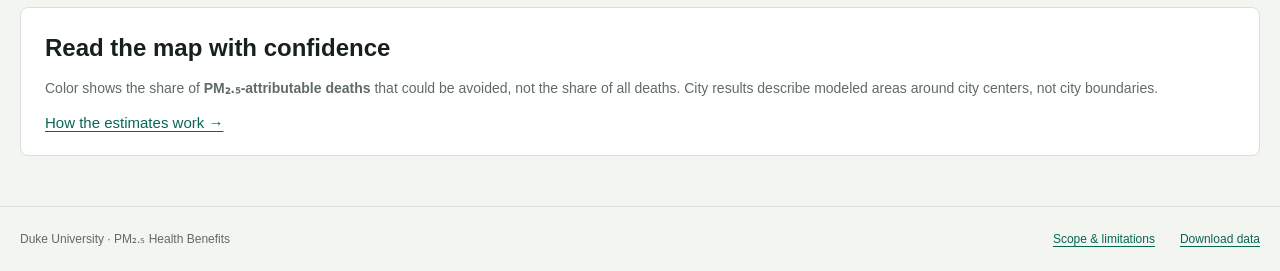
==== commit 8c3a253c: "1.1.0 Release v1.1.0: population-weighted concentrations and usability updates" ====
--- a/index.html
+++ b/index.html
@@ -42,7 +42,10 @@
         </div>
       </header>
 
-      <p class="scope-note">Adults 25+ · Population fixed at 2020; age structure fixed at 2015. <a href="./methods.html#ages">Why this age range?</a></p><section class="workspace">
+      <section id="mobileLocationSearch" class="mobile-location-search" aria-label="Find a location" hidden><h2>Find a location</h2></section>
+      <p class="scope-note">Mortality: adults 25+ · Population fixed at 2020; age structure fixed at 2015. <a href="./methods.html#ages">Why this age range?</a></p>
+      <p class="methods-summary"><strong>How we estimate health benefits:</strong> We combine outdoor PM₂.₅ exposure, population and GBD baseline mortality rates with GEMM to estimate annual deaths attributable to PM₂.₅ and potentially avoided at the WHO guideline among adults aged 25+. These are modeled estimates; city results cover a 3 × 3 grid window around each city center, rather than administrative city boundaries. <a href="./methods.html">Methods and limitations →</a></p>
+      <section class="workspace">
         <div class="map-shell">
           <div class="map-toolbar">
             <div>
@@ -60,6 +63,7 @@
               <span class="legend-caption">Color: share of PM₂.₅-attributable deaths avoidable</span>
               <div class="legend-row legend-size-row" id="sizeLegend"></div>
               <span id="sizeLegendCaption" class="legend-caption">Circle size: avoidable deaths/year (scaled symbols)</span>
+              <span id="sizeScaleNote" class="legend-caption" hidden>Circle radii use square-root scaling, with a minimum size to keep small estimates visible. <a href="./methods.html#map-symbols">About circle sizes</a></span>
             </div>
           </div>
           <div id="map" aria-label="World PM₂.₅ mortality map" aria-busy="true">
@@ -125,8 +129,9 @@
 
           <div class="metric-grid">
             <div class="metric">
-              <span id="pm25Label">Mean PM<sub>2.5</sub> concentration</span>
-              <strong id="pm25">--</strong>
+              <span id="pm25Label">Population-weighted mean PM<sub>2.5</sub></span>
+              <strong id="pm25" aria-describedby="pm25Context">--</strong>
+              <small id="pm25Context" class="uncertainty">All ages · 2020 population weights. <a href="./methods.html#concentrations">How this is averaged</a></small>
             </div>
             <div class="metric">
               <span id="rateLabel">PM₂.₅-attributable deaths per 100,000 adults 25+</span>
@@ -152,7 +157,7 @@
         </aside>
       </section>
 
-      <section class="comparison-section" id="comparison"><div class="section-heading"><div><p class="eyebrow">Side by side</p><h2>Compare locations</h2></div><div class="button-row"><button id="downloadComparison" class="button" disabled>Download comparison</button><button id="clearComparison" class="button" disabled>Clear all</button></div></div><p>Compare up to four locations in the selected year. All values below use <strong>adults aged 25+</strong>, regardless of the map age filter.</p><p id="comparisonStatus" role="status" aria-live="polite">Select a location, then choose “Add to comparison”.</p><div id="comparisonTable" class="table-scroll"></div><p class="small-note">City windows may overlap; do not add them together. Country and city concentration averages use different weighting. <a href="./methods.html#city-windows">Understand the geography</a>.</p></section><section class="explore-note"><h2>Read the map with confidence</h2><p>Color shows the share of <strong>PM₂.₅-attributable deaths</strong> that could be avoided, not the share of all deaths. City results describe modeled areas around city centers, not city boundaries.</p><a href="./methods.html">How the estimates work →</a></section>
+      <section class="comparison-section" id="comparison"><div class="section-heading"><div><p class="eyebrow">Side by side</p><h2>Compare locations</h2></div><div class="button-row"><button id="downloadComparison" class="button" disabled>Download comparison</button><button id="clearComparison" class="button" disabled>Clear all</button></div></div><p>Compare up to four locations in the selected year. Mortality values below use <strong>adults aged 25+</strong>, regardless of the map age filter. Mean PM₂.₅ concentrations use the total population of all ages.</p><p id="comparisonStatus" role="status" aria-live="polite">Select a location, then choose “Add to comparison”.</p><div id="comparisonTable" class="table-scroll"></div><p class="small-note">City windows may overlap; do not add them together. Country and city concentrations both use population weighting over their respective modeled areas. <a href="./methods.html#city-windows">Understand the geography</a>.</p></section><section class="explore-note"><h2>Read the map with confidence</h2><p>Color shows the share of <strong>PM₂.₅-attributable deaths</strong> that could be avoided, not the share of all deaths. City results describe modeled areas around city centers, not city boundaries.</p><a href="./methods.html">How the estimates work →</a></section>
     </main><footer class="site-footer"><span>Duke University · PM₂.₅ Health Benefits</span><a href="./methods.html#limitations">Scope &amp; limitations</a><a href="./data.html">Download data</a></footer>
 
     <script>
--- a/site.css
+++ b/site.css
@@ -291,3 +291,13 @@
 .resource-notice { margin: 12px 16px; font-size: 13px; line-height: 1.5; }
 .resource-notice .button { margin-left: 8px; padding: 5px 10px; }
 .search-notice[hidden], .resource-notice[hidden], #cityAvailability[hidden] { display: none; }
+
+/* Short methods context and an earlier search entry on compact layouts. */
+.app .methods-summary { margin: 0 0 18px; max-width: 110ch; color: var(--muted); font-size: 13px; line-height: 1.65; }
+.app .methods-summary strong { color: var(--ink); }
+.app .mobile-location-search[hidden] { display: none; }
+@media (max-width: 980px) {
+  .app .mobile-location-search { margin: 0 0 16px; padding: 16px; border: 1px solid var(--line); border-radius: var(--radius-card); background: var(--panel); }
+  .app .mobile-location-search h2 { margin: 0 0 12px; font-size: 18px; }
+  .app .mobile-location-search .picker-panel { grid-template-columns: minmax(0, 1.15fr) minmax(0, 1fr); margin: 0; }
+}
